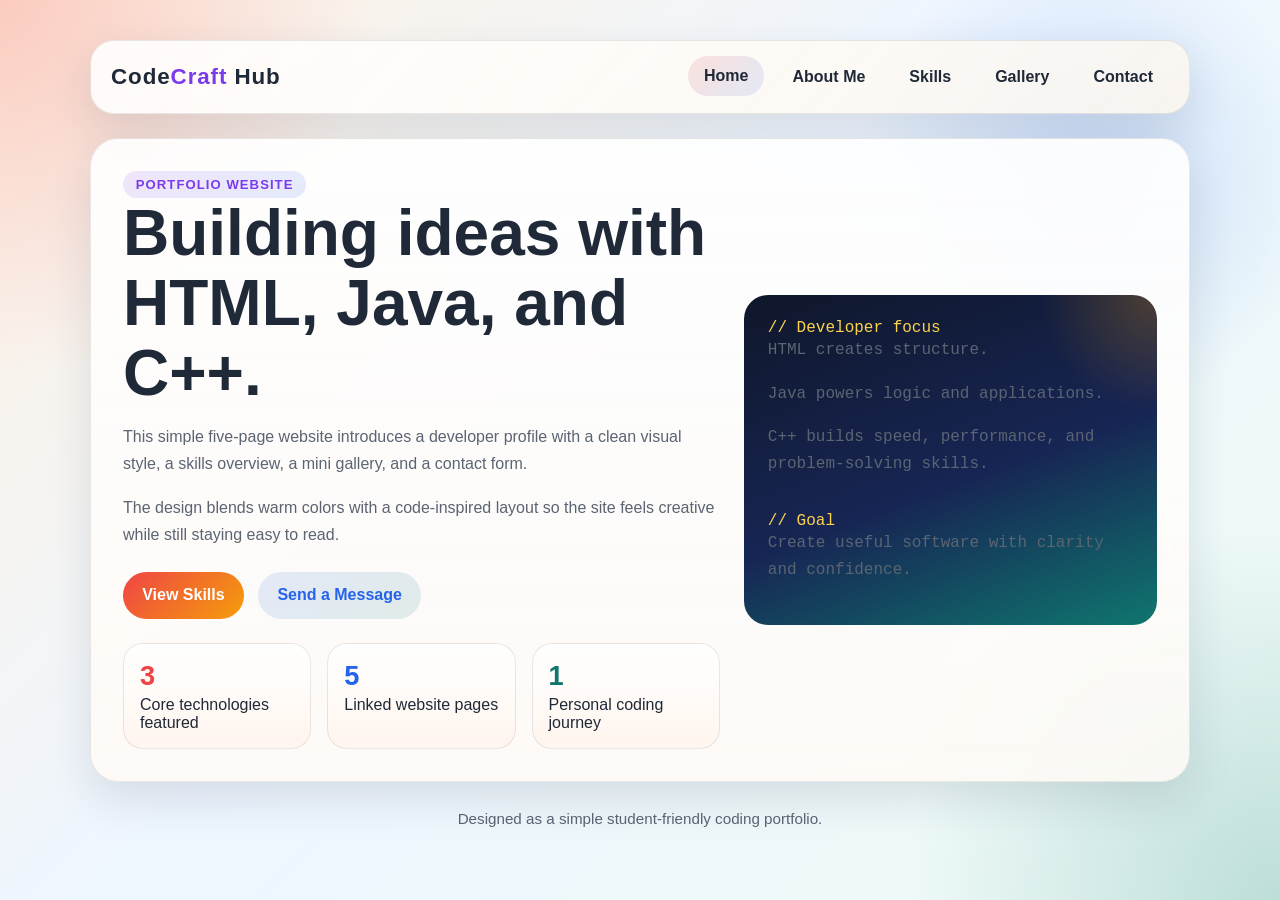
==== index.html @ 211fd10a "Add five-page portfolio website" ====
<!DOCTYPE html>
<html lang="en">
<head>
  <meta charset="UTF-8">
  <meta name="viewport" content="width=device-width, initial-scale=1.0">
  <title>CodeCraft Hub | Home</title>
  <link rel="stylesheet" href="styles.css">
</head>
<body>
  <div class="page-shell">
    <header class="site-header">
      <div class="brand">Code<span>Craft</span> Hub</div>
      <nav class="nav-links">
        <a class="active" href="index.html">Home</a>
        <a href="about.html">About Me</a>
        <a href="skills.html">Skills</a>
        <a href="gallery.html">Gallery</a>
        <a href="contact.html">Contact</a>
      </nav>
    </header>

    <main class="hero">
      <section>
        <div class="eyebrow">Portfolio Website</div>
        <h1>Building ideas with HTML, Java, and C++.</h1>
        <p>
          This simple five-page website introduces a developer profile with a clean
          visual style, a skills overview, a mini gallery, and a contact form.
        </p>
        <p>
          The design blends warm colors with a code-inspired layout so the site feels
          creative while still staying easy to read.
        </p>
        <div class="button-row">
          <a class="button primary" href="skills.html">View Skills</a>
          <a class="button secondary" href="contact.html">Send a Message</a>
        </div>
        <div class="stat-grid">
          <div class="stat">
            <strong>3</strong>
            Core technologies featured
          </div>
          <div class="stat">
            <strong>5</strong>
            Linked website pages
          </div>
          <div class="stat">
            <strong>1</strong>
            Personal coding journey
          </div>
        </div>
      </section>

      <aside class="code-showcase">
        <div class="comment">// Developer focus</div>
        <p>HTML creates structure.</p>
        <p>Java powers logic and applications.</p>
        <p>C++ builds speed, performance, and problem-solving skills.</p>
        <br>
        <div class="comment">// Goal</div>
        <p>Create useful software with clarity and confidence.</p>
      </aside>
    </main>

    <footer class="footer">
      Designed as a simple student-friendly coding portfolio.
    </footer>
  </div>
</body>
</html>
---- styles.css ----
:root {
  --bg: #f4efe6;
  --surface: rgba(255, 252, 247, 0.9);
  --surface-strong: #fffdf9;
  --text: #1f2937;
  --muted: #5b6472;
  --accent: #ef4444;
  --accent-2: #0f766e;
  --accent-3: #2563eb;
  --accent-4: #f59e0b;
  --accent-5: #7c3aed;
  --border: rgba(31, 41, 55, 0.1);
  --shadow: 0 18px 45px rgba(31, 41, 55, 0.12);
}

* {
  box-sizing: border-box;
}

body {
  margin: 0;
  font-family: "Trebuchet MS", "Segoe UI", sans-serif;
  color: var(--text);
  background:
    radial-gradient(circle at top left, rgba(239, 68, 68, 0.22), transparent 24%),
    radial-gradient(circle at 85% 20%, rgba(37, 99, 235, 0.18), transparent 18%),
    radial-gradient(circle at bottom right, rgba(15, 118, 110, 0.22), transparent 24%),
    linear-gradient(135deg, #fff2e2 0%, #eef6ff 45%, #eefbf6 100%);
  min-height: 100vh;
}

.page-shell {
  width: min(1100px, calc(100% - 2rem));
  margin: 0 auto;
  padding: 1.5rem 0 3rem;
}

.site-header {
  display: flex;
  justify-content: space-between;
  align-items: center;
  gap: 1rem;
  padding: 1rem 1.25rem;
  margin-top: 1rem;
  background: linear-gradient(135deg, rgba(255, 255, 255, 0.88), rgba(255, 247, 237, 0.8));
  border: 1px solid var(--border);
  border-radius: 24px;
  box-shadow: var(--shadow);
  backdrop-filter: blur(16px);
}

.brand {
  font-size: 1.4rem;
  font-weight: 700;
  letter-spacing: 0.04em;
}

.brand span {
  color: var(--accent-5);
}

.nav-links {
  display: flex;
  flex-wrap: wrap;
  gap: 0.75rem;
}

.nav-links a {
  text-decoration: none;
  color: var(--text);
  font-weight: 600;
  padding: 0.7rem 1rem;
  border-radius: 999px;
  transition: transform 0.2s ease, background 0.2s ease;
}

.nav-links a:hover,
.nav-links a.active {
  background: linear-gradient(135deg, rgba(239, 68, 68, 0.14), rgba(37, 99, 235, 0.12));
  transform: translateY(-1px);
}

.hero,
.panel,
.contact-grid,
.skills-card,
.gallery-grid {
  margin-top: 1.5rem;
}

.hero,
.panel,
.skills-card,
.contact-card {
  background: linear-gradient(180deg, rgba(255, 255, 255, 0.9), rgba(255, 250, 245, 0.85));
  border: 1px solid var(--border);
  border-radius: 28px;
  box-shadow: var(--shadow);
  backdrop-filter: blur(16px);
}

.hero {
  display: grid;
  grid-template-columns: 1.3fr 0.9fr;
  gap: 1.5rem;
  padding: 2rem;
  align-items: center;
}

.eyebrow {
  display: inline-block;
  padding: 0.35rem 0.8rem;
  border-radius: 999px;
  background: linear-gradient(135deg, rgba(124, 58, 237, 0.12), rgba(37, 99, 235, 0.12));
  color: var(--accent-5);
  font-weight: 700;
  font-size: 0.82rem;
  letter-spacing: 0.08em;
  text-transform: uppercase;
}

h1,
h2,
h3 {
  margin: 0 0 0.9rem;
  line-height: 1.1;
}

h1 {
  font-size: clamp(2.2rem, 5vw, 4rem);
}

p {
  margin: 0 0 1rem;
  color: var(--muted);
  line-height: 1.7;
}

.button-row {
  display: flex;
  flex-wrap: wrap;
  gap: 0.9rem;
  margin-top: 1.5rem;
}

.button {
  display: inline-block;
  text-decoration: none;
  padding: 0.9rem 1.2rem;
  border-radius: 999px;
  font-weight: 700;
  transition: transform 0.2s ease, box-shadow 0.2s ease;
}

.button.primary {
  background: linear-gradient(135deg, var(--accent), var(--accent-4));
  color: white;
}

.button.secondary {
  background: linear-gradient(135deg, rgba(37, 99, 235, 0.12), rgba(15, 118, 110, 0.12));
  color: var(--accent-3);
}

.button:hover {
  transform: translateY(-2px);
  box-shadow: 0 10px 22px rgba(31, 41, 55, 0.12);
}

.code-showcase {
  background:
    radial-gradient(circle at top right, rgba(245, 158, 11, 0.25), transparent 22%),
    linear-gradient(160deg, #0f172a, #172554 55%, #0f766e 100%);
  color: #f9fafb;
  border-radius: 24px;
  padding: 1.5rem;
  font-family: Consolas, "Courier New", monospace;
}

.code-showcase .comment {
  color: #fcd34d;
}

.stat-grid,
.gallery-grid,
.contact-grid,
.panel-grid {
  display: grid;
  gap: 1rem;
}

.stat-grid {
  grid-template-columns: repeat(3, 1fr);
  margin-top: 1.5rem;
}

.stat {
  background: linear-gradient(180deg, rgba(255, 255, 255, 0.96), rgba(255, 245, 238, 0.92));
  padding: 1rem;
  border-radius: 20px;
  border: 1px solid var(--border);
}

.stat:nth-child(1) strong {
  color: var(--accent);
}

.stat:nth-child(2) strong {
  color: var(--accent-3);
}

.stat:nth-child(3) strong {
  color: var(--accent-2);
}

.stat strong {
  display: block;
  font-size: 1.7rem;
  margin-bottom: 0.25rem;
}

.panel,
.skills-card,
.contact-card {
  padding: 1.75rem;
}

.panel-grid {
  grid-template-columns: repeat(2, 1fr);
}

.tag-list {
  display: flex;
  flex-wrap: wrap;
  gap: 0.75rem;
  margin-top: 1rem;
}

.tag {
  padding: 0.6rem 0.85rem;
  border-radius: 999px;
  background: linear-gradient(135deg, rgba(245, 158, 11, 0.16), rgba(124, 58, 237, 0.12));
  font-weight: 600;
  color: var(--text);
}

table {
  width: 100%;
  border-collapse: collapse;
  margin-top: 1rem;
  overflow: hidden;
  border-radius: 18px;
}

th,
td {
  padding: 1rem;
  text-align: left;
  border-bottom: 1px solid var(--border);
}

th {
  background: linear-gradient(135deg, rgba(37, 99, 235, 0.12), rgba(15, 118, 110, 0.12));
  color: #0f172a;
}

.gallery-grid {
  grid-template-columns: repeat(3, 1fr);
}

.gallery-card {
  min-height: 230px;
  border-radius: 26px;
  overflow: hidden;
  position: relative;
  background: linear-gradient(160deg, #ef4444, #f59e0b);
  box-shadow: var(--shadow);
}

.gallery-card:nth-child(2) {
  background: linear-gradient(160deg, #2563eb, #0f766e);
}

.gallery-card:nth-child(3) {
  background: linear-gradient(160deg, #7c3aed, #ec4899);
}

.gallery-card .overlay {
  position: absolute;
  inset: auto 0 0 0;
  padding: 1.25rem;
  background: linear-gradient(180deg, transparent, rgba(17, 24, 39, 0.78));
  color: white;
}

.contact-grid {
  grid-template-columns: 0.9fr 1.1fr;
}

form {
  display: grid;
  gap: 0.95rem;
}

label {
  font-weight: 700;
}

input,
textarea {
  width: 100%;
  padding: 0.9rem 1rem;
  border-radius: 16px;
  border: 1px solid rgba(31, 41, 55, 0.14);
  font: inherit;
  background: linear-gradient(180deg, rgba(255, 255, 255, 0.96), rgba(248, 250, 252, 0.92));
}

textarea {
  min-height: 150px;
  resize: vertical;
}

.footer {
  margin-top: 1.75rem;
  text-align: center;
  color: var(--muted);
  font-size: 0.95rem;
}

@media (max-width: 860px) {
  .hero,
  .panel-grid,
  .gallery-grid,
  .contact-grid,
  .stat-grid {
    grid-template-columns: 1fr;
  }

  .site-header {
    flex-direction: column;
    align-items: flex-start;
  }
}
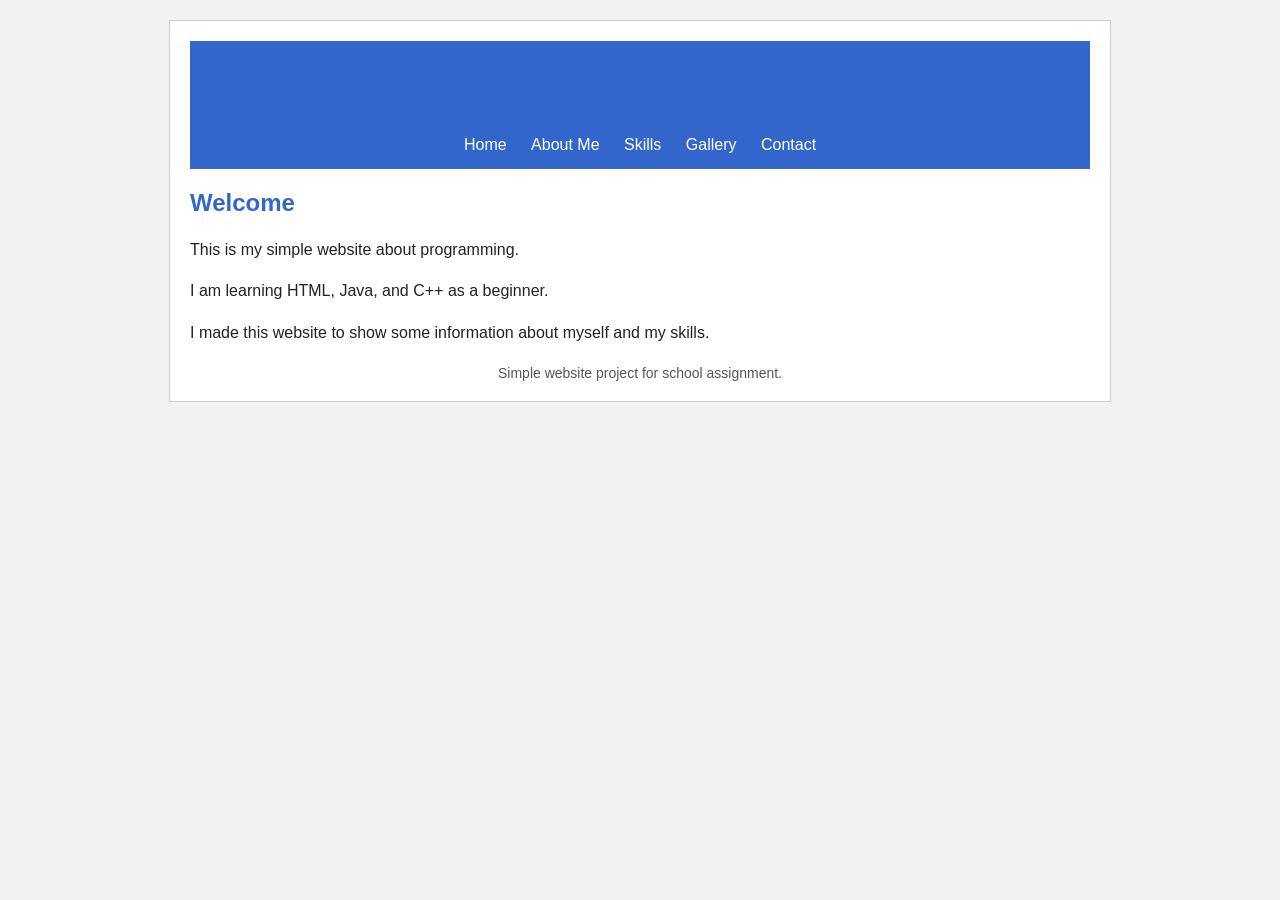
==== commit 05d8f842: "Simplify website to beginner style" ====
--- a/index.html
+++ b/index.html
@@ -3,15 +3,15 @@
 <head>
   <meta charset="UTF-8">
   <meta name="viewport" content="width=device-width, initial-scale=1.0">
-  <title>CodeCraft Hub | Home</title>
+  <title>Home</title>
   <link rel="stylesheet" href="styles.css">
 </head>
 <body>
-  <div class="page-shell">
-    <header class="site-header">
-      <div class="brand">Code<span>Craft</span> Hub</div>
-      <nav class="nav-links">
-        <a class="active" href="index.html">Home</a>
+  <div class="container">
+    <header>
+      <h1>My Programming Website</h1>
+      <nav>
+        <a href="index.html">Home</a>
         <a href="about.html">About Me</a>
         <a href="skills.html">Skills</a>
         <a href="gallery.html">Gallery</a>
@@ -19,52 +19,14 @@
       </nav>
     </header>
 
-    <main class="hero">
-      <section>
-        <div class="eyebrow">Portfolio Website</div>
-        <h1>Building ideas with HTML, Java, and C++.</h1>
-        <p>
-          This simple five-page website introduces a developer profile with a clean
-          visual style, a skills overview, a mini gallery, and a contact form.
-        </p>
-        <p>
-          The design blends warm colors with a code-inspired layout so the site feels
-          creative while still staying easy to read.
-        </p>
-        <div class="button-row">
-          <a class="button primary" href="skills.html">View Skills</a>
-          <a class="button secondary" href="contact.html">Send a Message</a>
-        </div>
-        <div class="stat-grid">
-          <div class="stat">
-            <strong>3</strong>
-            Core technologies featured
-          </div>
-          <div class="stat">
-            <strong>5</strong>
-            Linked website pages
-          </div>
-          <div class="stat">
-            <strong>1</strong>
-            Personal coding journey
-          </div>
-        </div>
-      </section>
+    <h2>Welcome</h2>
+    <p>This is my simple website about programming.</p>
+    <p>I am learning HTML, Java, and C++ as a beginner.</p>
+    <p>I made this website to show some information about myself and my skills.</p>
 
-      <aside class="code-showcase">
-        <div class="comment">// Developer focus</div>
-        <p>HTML creates structure.</p>
-        <p>Java powers logic and applications.</p>
-        <p>C++ builds speed, performance, and problem-solving skills.</p>
-        <br>
-        <div class="comment">// Goal</div>
-        <p>Create useful software with clarity and confidence.</p>
-      </aside>
-    </main>
-
-    <footer class="footer">
-      Designed as a simple student-friendly coding portfolio.
-    </footer>
+    <div class="footer">
+      Simple website project for school assignment.
+    </div>
   </div>
 </body>
 </html>
--- a/styles.css
+++ b/styles.css
@@ -1,344 +1,120 @@
-:root {
-  --bg: #f4efe6;
-  --surface: rgba(255, 252, 247, 0.9);
-  --surface-strong: #fffdf9;
-  --text: #1f2937;
-  --muted: #5b6472;
-  --accent: #ef4444;
-  --accent-2: #0f766e;
-  --accent-3: #2563eb;
-  --accent-4: #f59e0b;
-  --accent-5: #7c3aed;
-  --border: rgba(31, 41, 55, 0.1);
-  --shadow: 0 18px 45px rgba(31, 41, 55, 0.12);
+body {
+  margin: 0;
+  font-family: Arial, sans-serif;
+  background-color: #f2f2f2;
+  color: #222222;
 }
 
-* {
-  box-sizing: border-box;
+.container {
+  width: 90%;
+  max-width: 900px;
+  margin: 20px auto;
+  background-color: #ffffff;
+  padding: 20px;
+  border: 1px solid #cccccc;
 }
 
-body {
-  margin: 0;
-  font-family: "Trebuchet MS", "Segoe UI", sans-serif;
-  color: var(--text);
-  background:
-    radial-gradient(circle at top left, rgba(239, 68, 68, 0.22), transparent 24%),
-    radial-gradient(circle at 85% 20%, rgba(37, 99, 235, 0.18), transparent 18%),
-    radial-gradient(circle at bottom right, rgba(15, 118, 110, 0.22), transparent 24%),
-    linear-gradient(135deg, #fff2e2 0%, #eef6ff 45%, #eefbf6 100%);
-  min-height: 100vh;
+header {
+  background-color: #3366cc;
+  color: white;
+  padding: 15px;
+  text-align: center;
 }
 
-.page-shell {
-  width: min(1100px, calc(100% - 2rem));
-  margin: 0 auto;
-  padding: 1.5rem 0 3rem;
+nav {
+  margin-top: 10px;
+  text-align: center;
 }
 
-.site-header {
-  display: flex;
-  justify-content: space-between;
-  align-items: center;
-  gap: 1rem;
-  padding: 1rem 1.25rem;
-  margin-top: 1rem;
-  background: linear-gradient(135deg, rgba(255, 255, 255, 0.88), rgba(255, 247, 237, 0.8));
-  border: 1px solid var(--border);
-  border-radius: 24px;
-  box-shadow: var(--shadow);
-  backdrop-filter: blur(16px);
+nav a {
+  color: white;
+  text-decoration: none;
+  margin: 0 10px;
+  font-size: 16px;
 }
 
-.brand {
-  font-size: 1.4rem;
-  font-weight: 700;
-  letter-spacing: 0.04em;
-}
-
-.brand span {
-  color: var(--accent-5);
-}
-
-.nav-links {
-  display: flex;
-  flex-wrap: wrap;
-  gap: 0.75rem;
-}
-
-.nav-links a {
-  text-decoration: none;
-  color: var(--text);
-  font-weight: 600;
-  padding: 0.7rem 1rem;
-  border-radius: 999px;
-  transition: transform 0.2s ease, background 0.2s ease;
-}
-
-.nav-links a:hover,
-.nav-links a.active {
-  background: linear-gradient(135deg, rgba(239, 68, 68, 0.14), rgba(37, 99, 235, 0.12));
-  transform: translateY(-1px);
-}
-
-.hero,
-.panel,
-.contact-grid,
-.skills-card,
-.gallery-grid {
-  margin-top: 1.5rem;
-}
-
-.hero,
-.panel,
-.skills-card,
-.contact-card {
-  background: linear-gradient(180deg, rgba(255, 255, 255, 0.9), rgba(255, 250, 245, 0.85));
-  border: 1px solid var(--border);
-  border-radius: 28px;
-  box-shadow: var(--shadow);
-  backdrop-filter: blur(16px);
-}
-
-.hero {
-  display: grid;
-  grid-template-columns: 1.3fr 0.9fr;
-  gap: 1.5rem;
-  padding: 2rem;
-  align-items: center;
-}
-
-.eyebrow {
-  display: inline-block;
-  padding: 0.35rem 0.8rem;
-  border-radius: 999px;
-  background: linear-gradient(135deg, rgba(124, 58, 237, 0.12), rgba(37, 99, 235, 0.12));
-  color: var(--accent-5);
-  font-weight: 700;
-  font-size: 0.82rem;
-  letter-spacing: 0.08em;
-  text-transform: uppercase;
+nav a:hover {
+  text-decoration: underline;
 }
 
 h1,
 h2,
 h3 {
-  margin: 0 0 0.9rem;
-  line-height: 1.1;
-}
-
-h1 {
-  font-size: clamp(2.2rem, 5vw, 4rem);
+  color: #3366cc;
 }
 
 p {
-  margin: 0 0 1rem;
-  color: var(--muted);
-  line-height: 1.7;
-}
-
-.button-row {
-  display: flex;
-  flex-wrap: wrap;
-  gap: 0.9rem;
-  margin-top: 1.5rem;
-}
-
-.button {
-  display: inline-block;
-  text-decoration: none;
-  padding: 0.9rem 1.2rem;
-  border-radius: 999px;
-  font-weight: 700;
-  transition: transform 0.2s ease, box-shadow 0.2s ease;
-}
-
-.button.primary {
-  background: linear-gradient(135deg, var(--accent), var(--accent-4));
-  color: white;
-}
-
-.button.secondary {
-  background: linear-gradient(135deg, rgba(37, 99, 235, 0.12), rgba(15, 118, 110, 0.12));
-  color: var(--accent-3);
-}
-
-.button:hover {
-  transform: translateY(-2px);
-  box-shadow: 0 10px 22px rgba(31, 41, 55, 0.12);
-}
-
-.code-showcase {
-  background:
-    radial-gradient(circle at top right, rgba(245, 158, 11, 0.25), transparent 22%),
-    linear-gradient(160deg, #0f172a, #172554 55%, #0f766e 100%);
-  color: #f9fafb;
-  border-radius: 24px;
-  padding: 1.5rem;
-  font-family: Consolas, "Courier New", monospace;
-}
-
-.code-showcase .comment {
-  color: #fcd34d;
-}
-
-.stat-grid,
-.gallery-grid,
-.contact-grid,
-.panel-grid {
-  display: grid;
-  gap: 1rem;
-}
-
-.stat-grid {
-  grid-template-columns: repeat(3, 1fr);
-  margin-top: 1.5rem;
-}
-
-.stat {
-  background: linear-gradient(180deg, rgba(255, 255, 255, 0.96), rgba(255, 245, 238, 0.92));
-  padding: 1rem;
-  border-radius: 20px;
-  border: 1px solid var(--border);
-}
-
-.stat:nth-child(1) strong {
-  color: var(--accent);
-}
-
-.stat:nth-child(2) strong {
-  color: var(--accent-3);
-}
-
-.stat:nth-child(3) strong {
-  color: var(--accent-2);
-}
-
-.stat strong {
-  display: block;
-  font-size: 1.7rem;
-  margin-bottom: 0.25rem;
-}
-
-.panel,
-.skills-card,
-.contact-card {
-  padding: 1.75rem;
-}
-
-.panel-grid {
-  grid-template-columns: repeat(2, 1fr);
-}
-
-.tag-list {
-  display: flex;
-  flex-wrap: wrap;
-  gap: 0.75rem;
-  margin-top: 1rem;
-}
-
-.tag {
-  padding: 0.6rem 0.85rem;
-  border-radius: 999px;
-  background: linear-gradient(135deg, rgba(245, 158, 11, 0.16), rgba(124, 58, 237, 0.12));
-  font-weight: 600;
-  color: var(--text);
+  line-height: 1.6;
 }
 
 table {
   width: 100%;
   border-collapse: collapse;
-  margin-top: 1rem;
-  overflow: hidden;
-  border-radius: 18px;
+  margin-top: 20px;
+}
+
+table,
+th,
+td {
+  border: 1px solid #999999;
+}
+
+th {
+  background-color: #d9e6ff;
 }
 
 th,
 td {
-  padding: 1rem;
+  padding: 10px;
   text-align: left;
-  border-bottom: 1px solid var(--border);
 }
 
-th {
-  background: linear-gradient(135deg, rgba(37, 99, 235, 0.12), rgba(15, 118, 110, 0.12));
-  color: #0f172a;
-}
-
-.gallery-grid {
-  grid-template-columns: repeat(3, 1fr);
-}
-
-.gallery-card {
-  min-height: 230px;
-  border-radius: 26px;
-  overflow: hidden;
-  position: relative;
-  background: linear-gradient(160deg, #ef4444, #f59e0b);
-  box-shadow: var(--shadow);
-}
-
-.gallery-card:nth-child(2) {
-  background: linear-gradient(160deg, #2563eb, #0f766e);
-}
-
-.gallery-card:nth-child(3) {
-  background: linear-gradient(160deg, #7c3aed, #ec4899);
-}
-
-.gallery-card .overlay {
-  position: absolute;
-  inset: auto 0 0 0;
-  padding: 1.25rem;
-  background: linear-gradient(180deg, transparent, rgba(17, 24, 39, 0.78));
-  color: white;
-}
-
-.contact-grid {
-  grid-template-columns: 0.9fr 1.1fr;
+.gallery-box {
+  background-color: #e8f0ff;
+  border: 1px solid #99b3ff;
+  padding: 15px;
+  margin-bottom: 15px;
 }
 
 form {
-  display: grid;
-  gap: 0.95rem;
+  margin-top: 20px;
 }
 
 label {
-  font-weight: 700;
+  display: block;
+  margin-top: 10px;
+  margin-bottom: 5px;
+  font-weight: bold;
 }
 
 input,
 textarea {
   width: 100%;
-  padding: 0.9rem 1rem;
-  border-radius: 16px;
-  border: 1px solid rgba(31, 41, 55, 0.14);
-  font: inherit;
-  background: linear-gradient(180deg, rgba(255, 255, 255, 0.96), rgba(248, 250, 252, 0.92));
+  padding: 10px;
+  border: 1px solid #999999;
+  font-size: 15px;
 }
 
 textarea {
-  min-height: 150px;
-  resize: vertical;
+  height: 120px;
+}
+
+button {
+  margin-top: 15px;
+  padding: 10px 18px;
+  background-color: #3366cc;
+  color: white;
+  border: none;
+  cursor: pointer;
+}
+
+button:hover {
+  background-color: #264d99;
 }
 
 .footer {
-  margin-top: 1.75rem;
   text-align: center;
-  color: var(--muted);
-  font-size: 0.95rem;
+  margin-top: 20px;
+  font-size: 14px;
+  color: #555555;
 }
-
-@media (max-width: 860px) {
-  .hero,
-  .panel-grid,
-  .gallery-grid,
-  .contact-grid,
-  .stat-grid {
-    grid-template-columns: 1fr;
-  }
-
-  .site-header {
-    flex-direction: column;
-    align-items: flex-start;
-  }
-}
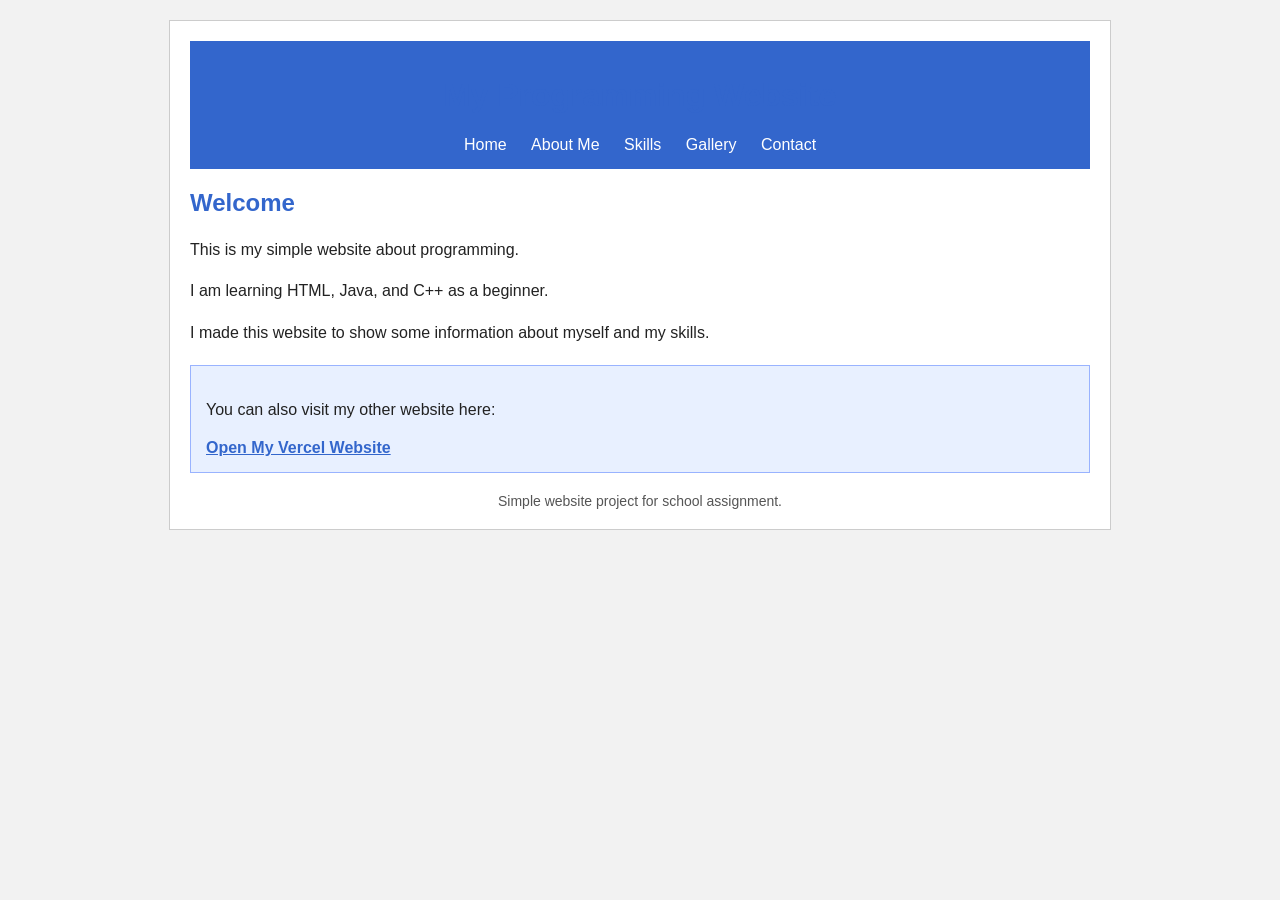
==== commit 0c29f307: "Add link to Vercel site" ====
--- a/index.html
+++ b/index.html
@@ -24,6 +24,11 @@
     <p>I am learning HTML, Java, and C++ as a beginner.</p>
     <p>I made this website to show some information about myself and my skills.</p>
 
+    <div class="live-link-box">
+      <p>You can also visit my other website here:</p>
+      <a class="live-link" href="https://retail-assignment.vercel.app/" target="_blank">Open My Vercel Website</a>
+    </div>
+
     <div class="footer">
       Simple website project for school assignment.
     </div>
--- a/styles.css
+++ b/styles.css
@@ -47,6 +47,18 @@
   line-height: 1.6;
 }
 
+.live-link-box {
+  margin-top: 20px;
+  padding: 15px;
+  background-color: #e8f0ff;
+  border: 1px solid #99b3ff;
+}
+
+.live-link {
+  color: #3366cc;
+  font-weight: bold;
+}
+
 table {
   width: 100%;
   border-collapse: collapse;
@@ -69,7 +81,9 @@
   text-align: left;
 }
 
-.gallery-box {
+.gallery-box,
+.comment-box,
+.comment-list {
   background-color: #e8f0ff;
   border: 1px solid #99b3ff;
   padding: 15px;
@@ -93,6 +107,7 @@
   padding: 10px;
   border: 1px solid #999999;
   font-size: 15px;
+  box-sizing: border-box;
 }
 
 textarea {
@@ -112,6 +127,25 @@
   background-color: #264d99;
 }
 
+.comment-item {
+  border-bottom: 1px solid #b7c9ee;
+  padding: 10px 0;
+}
+
+.comment-item:last-child {
+  border-bottom: none;
+}
+
+.comment-name {
+  font-weight: bold;
+  color: #264d99;
+}
+
+.small-text {
+  font-size: 14px;
+  color: #555555;
+}
+
 .footer {
   text-align: center;
   margin-top: 20px;
